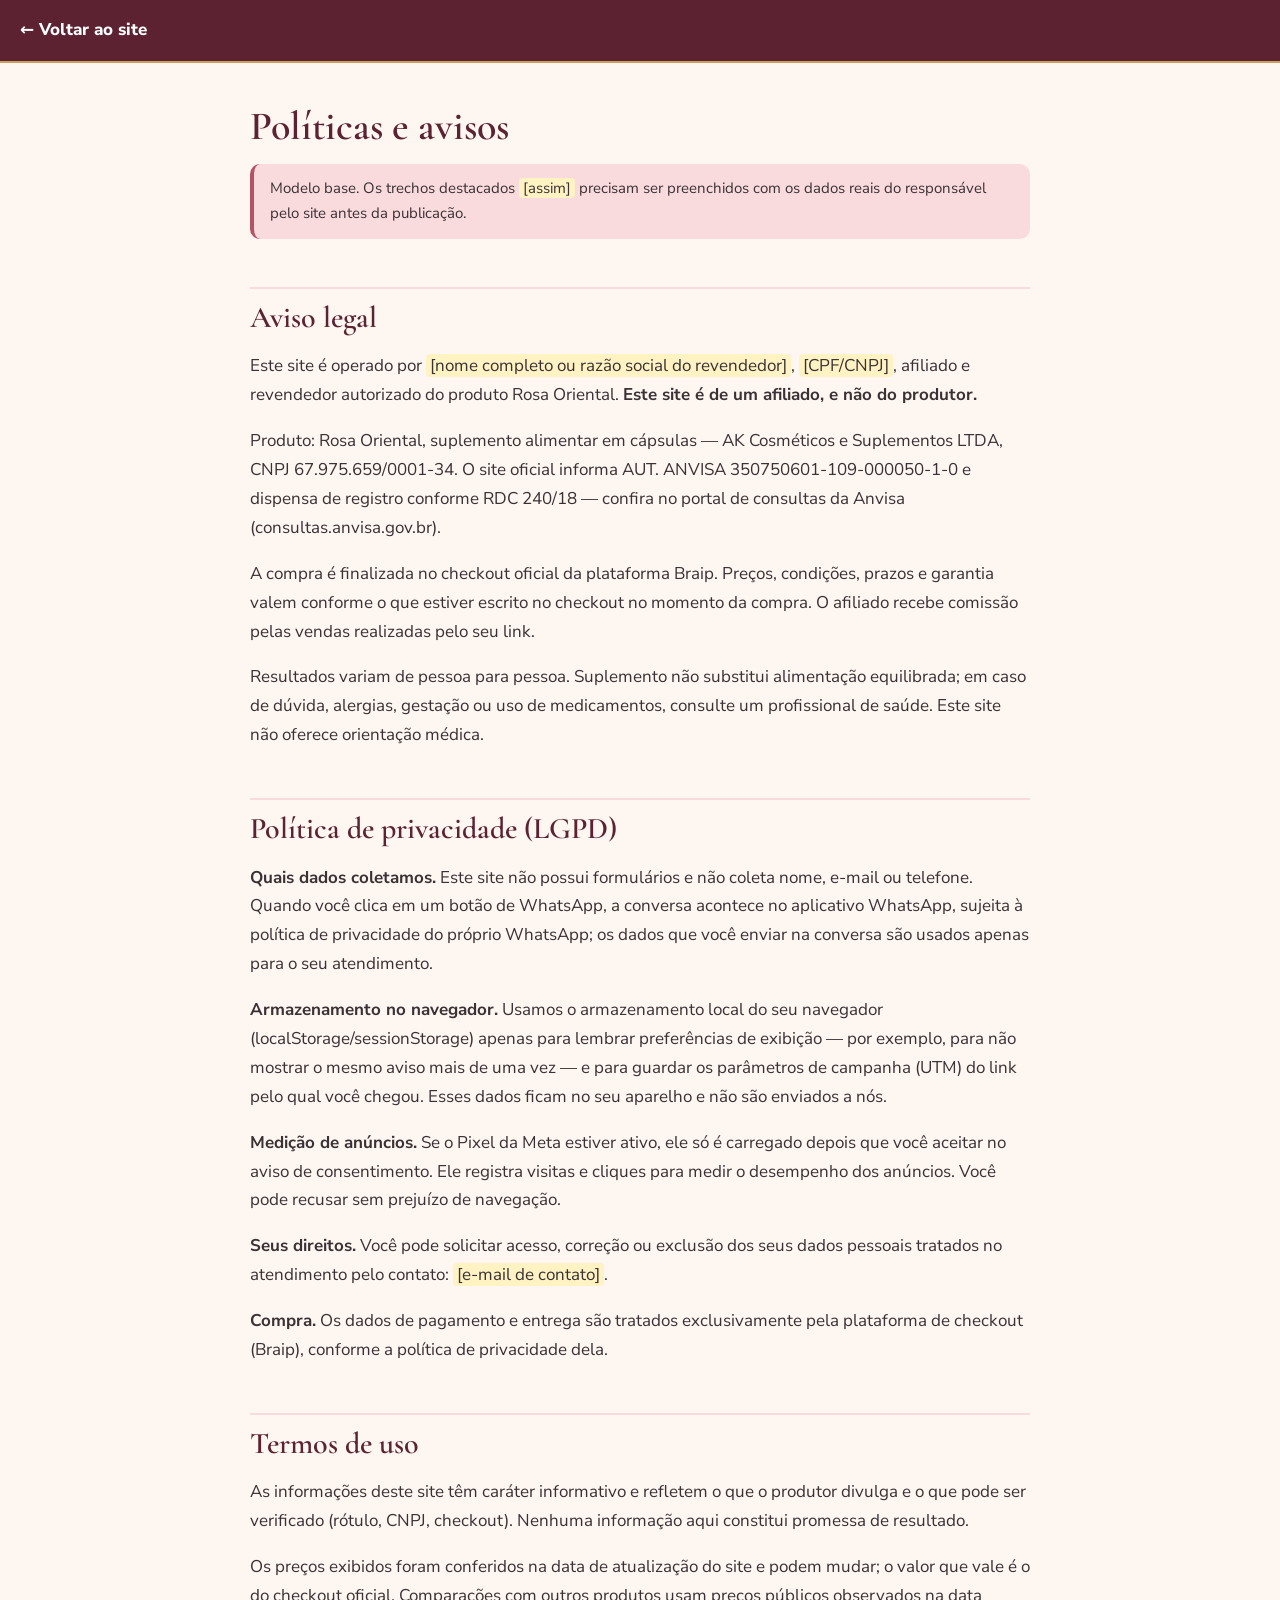
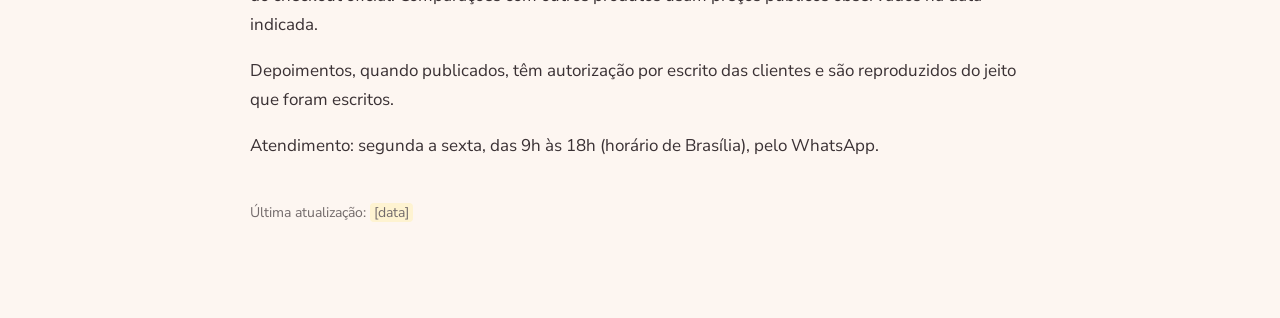
==== legal.html @ f8219014 "Site vitrine Rosa Oriental — versão de prévia Co-Authored-By: Claude Opus 5.5 <noreply@anthropic.com" ====
<!doctype html>
<html lang="pt-BR">
<head>
<meta charset="utf-8">
<meta name="viewport" content="width=device-width, initial-scale=1">
<title>Políticas e Avisos | Rosa Oriental — Revenda Autorizada</title>
<meta name="robots" content="noindex">
<link rel="icon" href="assets/img/favicon.svg" type="image/svg+xml">
<link rel="preconnect" href="https://fonts.googleapis.com">
<link rel="preconnect" href="https://fonts.gstatic.com" crossorigin>
<link href="https://fonts.googleapis.com/css2?family=Cormorant+Garamond:wght@600&family=Nunito+Sans:opsz,wght@6..12,400;6..12,700;6..12,800&display=swap" rel="stylesheet">
<style>
  :root{--creme:#FDF6F1;--sakura:#F9DBDE;--bordo:#5C2231;--rose:#B45366;--dourado:#C9A05C;--grafite:#3A3134}
  *{box-sizing:border-box}
  body{margin:0;background:var(--creme);color:var(--grafite);font:17px/1.7 "Nunito Sans",system-ui,sans-serif}
  .top{background:var(--bordo);border-bottom:2px solid var(--dourado);padding:16px 20px}
  .top a{color:#fff;text-decoration:none;font-weight:800}
  main{max-width:820px;margin:0 auto;padding:40px 20px 80px}
  h1,h2{font-family:"Cormorant Garamond",Georgia,serif;color:var(--bordo);font-weight:600;line-height:1.15}
  h1{font-size:40px;margin:0 0 8px}
  h2{font-size:30px;margin:48px 0 10px;padding-top:12px;border-top:2px solid var(--sakura)}
  .note{background:var(--sakura);border-left:4px solid var(--rose);padding:12px 16px;border-radius:10px;font-size:15px}
  a{color:var(--rose)}
  .fill{background:#fff3c4;padding:0 4px;border-radius:4px}
</style>
</head>
<body>
<div class="top"><a href="index.html">← Voltar ao site</a></div>
<main>
  <h1>Políticas e avisos</h1>
  <p class="note">Modelo base. Os trechos destacados <span class="fill">[assim]</span> precisam ser preenchidos com os dados reais do responsável pelo site antes da publicação.</p>

  <h2 id="aviso">Aviso legal</h2>
  <p>Este site é operado por <span class="fill">[nome completo ou razão social do revendedor]</span>, <span class="fill">[CPF/CNPJ]</span>, afiliado e revendedor autorizado do produto Rosa Oriental. <b>Este site é de um afiliado, e não do produtor.</b></p>
  <p>Produto: Rosa Oriental, suplemento alimentar em cápsulas — AK Cosméticos e Suplementos LTDA, CNPJ 67.975.659/0001-34. O site oficial informa AUT. ANVISA 350750601-109-000050-1-0 e dispensa de registro conforme RDC 240/18 — confira no portal de consultas da Anvisa (consultas.anvisa.gov.br).</p>
  <p>A compra é finalizada no checkout oficial da plataforma Braip. Preços, condições, prazos e garantia valem conforme o que estiver escrito no checkout no momento da compra. O afiliado recebe comissão pelas vendas realizadas pelo seu link.</p>
  <p>Resultados variam de pessoa para pessoa. Suplemento não substitui alimentação equilibrada; em caso de dúvida, alergias, gestação ou uso de medicamentos, consulte um profissional de saúde. Este site não oferece orientação médica.</p>

  <h2 id="privacidade">Política de privacidade (LGPD)</h2>
  <p><b>Quais dados coletamos.</b> Este site não possui formulários e não coleta nome, e-mail ou telefone. Quando você clica em um botão de WhatsApp, a conversa acontece no aplicativo WhatsApp, sujeita à política de privacidade do próprio WhatsApp; os dados que você enviar na conversa são usados apenas para o seu atendimento.</p>
  <p><b>Armazenamento no navegador.</b> Usamos o armazenamento local do seu navegador (localStorage/sessionStorage) apenas para lembrar preferências de exibição — por exemplo, para não mostrar o mesmo aviso mais de uma vez — e para guardar os parâmetros de campanha (UTM) do link pelo qual você chegou. Esses dados ficam no seu aparelho e não são enviados a nós.</p>
  <p><b>Medição de anúncios.</b> Se o Pixel da Meta estiver ativo, ele só é carregado depois que você aceitar no aviso de consentimento. Ele registra visitas e cliques para medir o desempenho dos anúncios. Você pode recusar sem prejuízo de navegação.</p>
  <p><b>Seus direitos.</b> Você pode solicitar acesso, correção ou exclusão dos seus dados pessoais tratados no atendimento pelo contato: <span class="fill">[e-mail de contato]</span>.</p>
  <p><b>Compra.</b> Os dados de pagamento e entrega são tratados exclusivamente pela plataforma de checkout (Braip), conforme a política de privacidade dela.</p>

  <h2 id="termos">Termos de uso</h2>
  <p>As informações deste site têm caráter informativo e refletem o que o produtor divulga e o que pode ser verificado (rótulo, CNPJ, checkout). Nenhuma informação aqui constitui promessa de resultado.</p>
  <p>Os preços exibidos foram conferidos na data de atualização do site e podem mudar; o valor que vale é o do checkout oficial. Comparações com outros produtos usam preços públicos observados na data indicada.</p>
  <p>Depoimentos, quando publicados, têm autorização por escrito das clientes e são reproduzidos do jeito que foram escritos.</p>
  <p>Atendimento: segunda a sexta, das 9h às 18h (horário de Brasília), pelo WhatsApp.</p>
  <p style="margin-top:40px;font-size:14px;opacity:.7">Última atualização: <span class="fill">[data]</span></p>
</main>
</body>
</html>
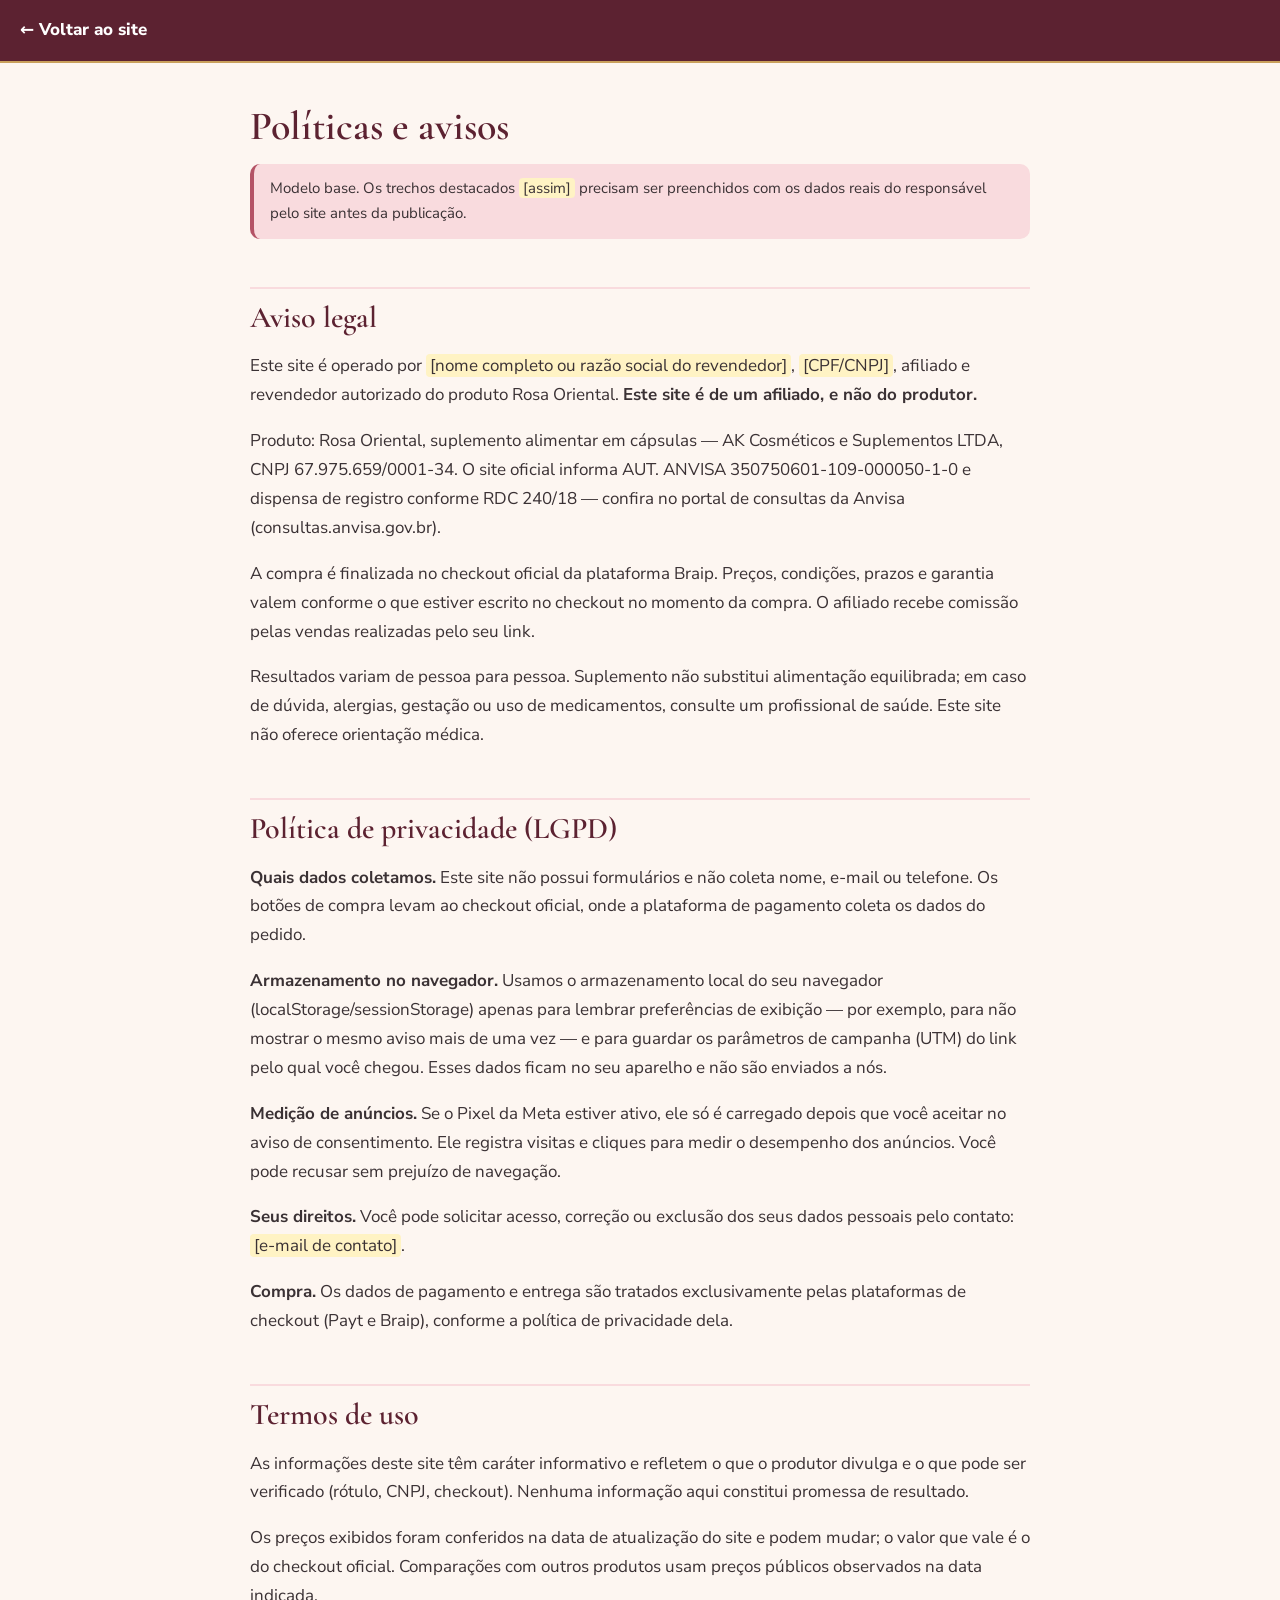
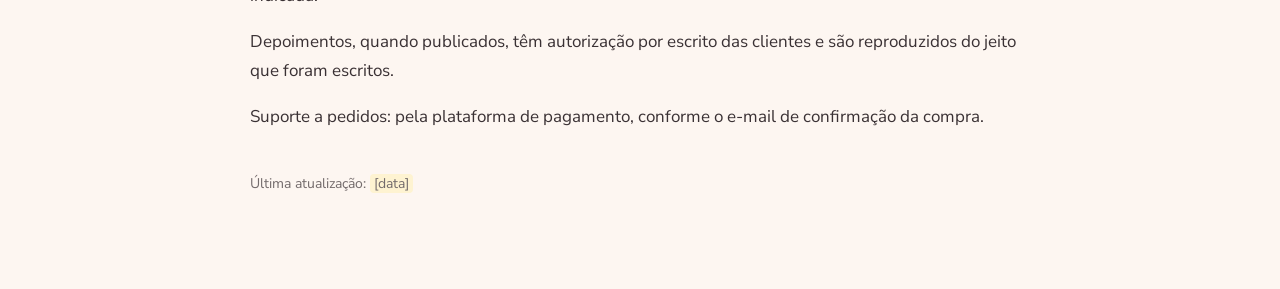
==== commit dc1740f6: "Venda direta pelo checkout: remove WhatsApp do site - Todos os botões de WhatsApp viram compra (kit " ====
--- a/legal.html
+++ b/legal.html
@@ -3,7 +3,7 @@
 <head>
 <meta charset="utf-8">
 <meta name="viewport" content="width=device-width, initial-scale=1">
-<title>Políticas e Avisos | Rosa Oriental — Revenda Autorizada</title>
+<title>Políticas e Avisos | Rosa Oriental</title>
 <meta name="robots" content="noindex">
 <link rel="icon" href="assets/img/favicon.svg" type="image/svg+xml">
 <link rel="preconnect" href="https://fonts.googleapis.com">
@@ -37,17 +37,17 @@
   <p>Resultados variam de pessoa para pessoa. Suplemento não substitui alimentação equilibrada; em caso de dúvida, alergias, gestação ou uso de medicamentos, consulte um profissional de saúde. Este site não oferece orientação médica.</p>
 
   <h2 id="privacidade">Política de privacidade (LGPD)</h2>
-  <p><b>Quais dados coletamos.</b> Este site não possui formulários e não coleta nome, e-mail ou telefone. Quando você clica em um botão de WhatsApp, a conversa acontece no aplicativo WhatsApp, sujeita à política de privacidade do próprio WhatsApp; os dados que você enviar na conversa são usados apenas para o seu atendimento.</p>
+  <p><b>Quais dados coletamos.</b> Este site não possui formulários e não coleta nome, e-mail ou telefone. Os botões de compra levam ao checkout oficial, onde a plataforma de pagamento coleta os dados do pedido.</p>
   <p><b>Armazenamento no navegador.</b> Usamos o armazenamento local do seu navegador (localStorage/sessionStorage) apenas para lembrar preferências de exibição — por exemplo, para não mostrar o mesmo aviso mais de uma vez — e para guardar os parâmetros de campanha (UTM) do link pelo qual você chegou. Esses dados ficam no seu aparelho e não são enviados a nós.</p>
   <p><b>Medição de anúncios.</b> Se o Pixel da Meta estiver ativo, ele só é carregado depois que você aceitar no aviso de consentimento. Ele registra visitas e cliques para medir o desempenho dos anúncios. Você pode recusar sem prejuízo de navegação.</p>
-  <p><b>Seus direitos.</b> Você pode solicitar acesso, correção ou exclusão dos seus dados pessoais tratados no atendimento pelo contato: <span class="fill">[e-mail de contato]</span>.</p>
-  <p><b>Compra.</b> Os dados de pagamento e entrega são tratados exclusivamente pela plataforma de checkout (Braip), conforme a política de privacidade dela.</p>
+  <p><b>Seus direitos.</b> Você pode solicitar acesso, correção ou exclusão dos seus dados pessoais pelo contato: <span class="fill">[e-mail de contato]</span>.</p>
+  <p><b>Compra.</b> Os dados de pagamento e entrega são tratados exclusivamente pelas plataformas de checkout (Payt e Braip), conforme a política de privacidade dela.</p>
 
   <h2 id="termos">Termos de uso</h2>
   <p>As informações deste site têm caráter informativo e refletem o que o produtor divulga e o que pode ser verificado (rótulo, CNPJ, checkout). Nenhuma informação aqui constitui promessa de resultado.</p>
   <p>Os preços exibidos foram conferidos na data de atualização do site e podem mudar; o valor que vale é o do checkout oficial. Comparações com outros produtos usam preços públicos observados na data indicada.</p>
   <p>Depoimentos, quando publicados, têm autorização por escrito das clientes e são reproduzidos do jeito que foram escritos.</p>
-  <p>Atendimento: segunda a sexta, das 9h às 18h (horário de Brasília), pelo WhatsApp.</p>
+  <p>Suporte a pedidos: pela plataforma de pagamento, conforme o e-mail de confirmação da compra.</p>
   <p style="margin-top:40px;font-size:14px;opacity:.7">Última atualização: <span class="fill">[data]</span></p>
 </main>
 </body>
